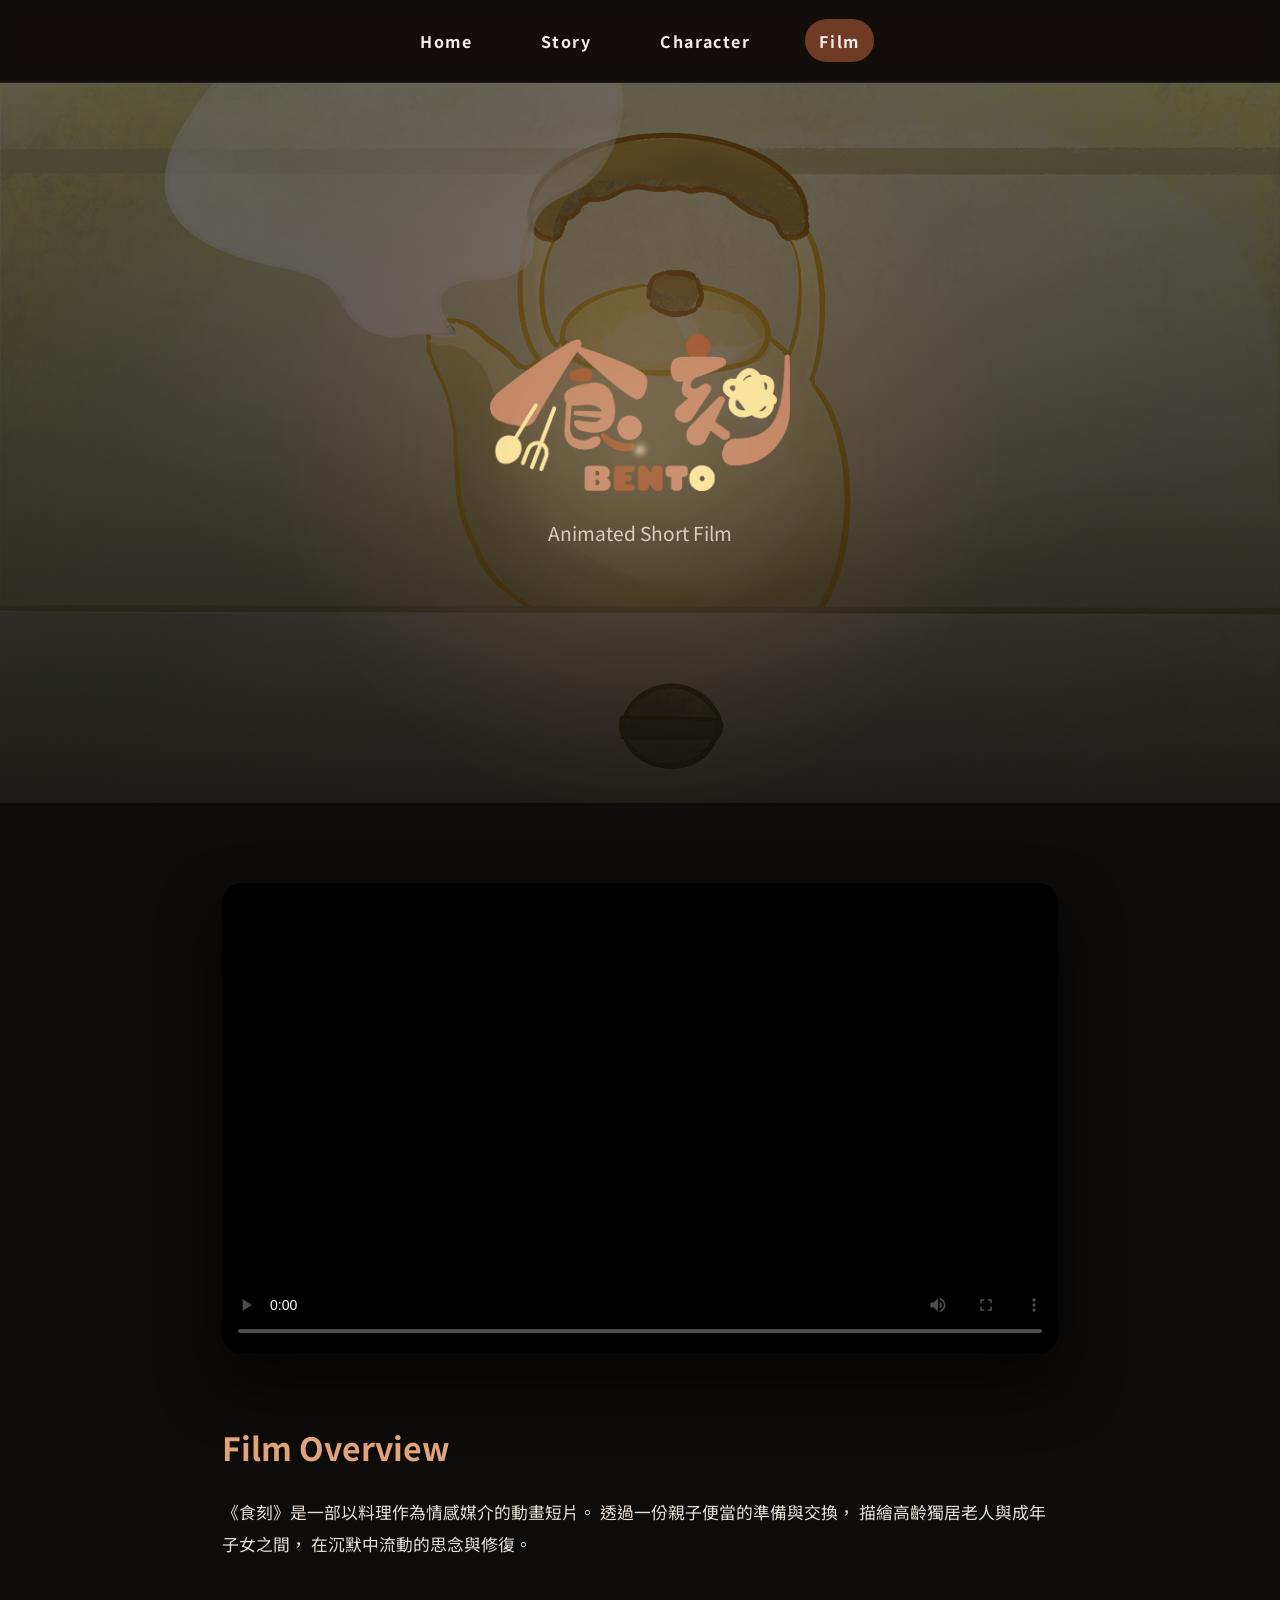
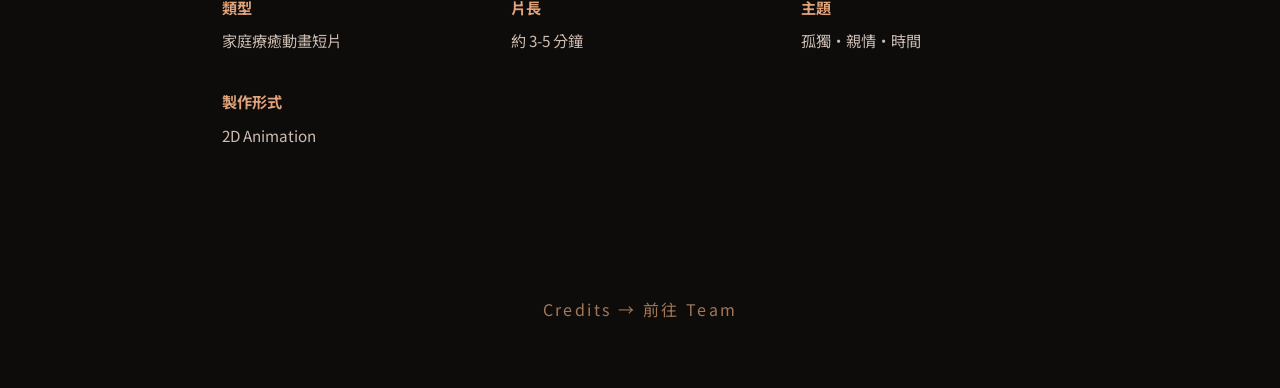
==== film.html @ cca3647d "Add files via upload" ====
<!DOCTYPE html>
<html lang="zh-Hant">
<head>
  <meta charset="UTF-8" />
  <meta name="viewport" content="width=device-width, initial-scale=1.0"/>
  <title>食刻｜Film</title>
  <link rel="icon" type="image/png" href="images/便當.png">

  <link rel="preconnect" href="https://fonts.googleapis.com">
  <link rel="preconnect" href="https://fonts.gstatic.com" crossorigin>
  <link href="https://fonts.googleapis.com/css2?family=Noto+Sans+TC:wght@300;400;700&display=swap" rel="stylesheet">

  <style>
    :root{
      --bg:#0e0c0a;
      --text:#f2ede8;
      --accent:#e0a37a;
      --accent2:#6f3b25;
    }

    * { box-sizing: border-box; margin: 0; padding: 0; }

    body {
      font-family: 'Noto Sans TC', sans-serif;
      background: var(--bg);
      color: var(--text);
      line-height: 1.9;
      cursor: none;
      overflow-x: hidden;
    }

    img { width: 100%; display: block; }

    /* 導覽列 */
    .nav {
      position: sticky;
      top: 0;
      z-index: 100;
      display: flex;
      justify-content: center;
      gap: 2.5rem;
      padding: 1.2rem 0;
      background: rgba(20, 16, 13, 0.85);
      backdrop-filter: blur(6px);
      border-bottom: 1px solid rgba(255,255,255,0.06);
    }

    .nav a {
      color: var(--text);
      font-weight: 700;
      letter-spacing: 0.1em;
      padding: 0.4rem 0.9rem;
      border-radius: 999px;
      transition: 0.3s;
      text-decoration: none;
      position: relative;
    }

    .nav a:hover,
    .nav a.active { background-color: var(--accent2); }

    /* hover：像燭光晃一下 */
    .nav a:hover{
      animation: navFlicker 0.9s infinite;
    }
    @keyframes navFlicker{
      0%{ filter: brightness(1); }
      25%{ filter: brightness(1.08); }
      55%{ filter: brightness(0.98); }
      100%{ filter: brightness(1.06); }
    }

    /* Hero */
    .film-hero {
      min-height: 80vh;
      display: flex;
      align-items: center;
      justify-content: center;
      text-align: center;
      background:
        linear-gradient(rgba(14,12,10,0.58), rgba(14,12,10,0.92)),
        url("images/photo7.PNG") center / cover no-repeat;
      padding: 4rem 2rem;
      position: relative;
      overflow: hidden;
    }

    /* 微呼吸感 */
    .film-hero::after{
      content:"";
      position:absolute;
      inset:0;
      background: radial-gradient(900px 600px at 50% 35%, rgba(255,190,120,0.10), transparent 60%);
      animation: breathe 6.8s ease-in-out infinite;
      pointer-events:none;
    }
    @keyframes breathe{
      0%,100%{ opacity: .8; }
      50%{ opacity: 1; }
    }

    .film-hero h1 {
      font-size: 3.2rem;
      letter-spacing: 0.25em;
      margin-bottom: 1.5rem;
    }

    .film-hero p {
      font-size: 1.2rem;
      color: #d6c7bb;
    }

    .film-hero > div{
      position: relative;
      z-index: 2;
    }

    /* 內容區 */
    .film-section {
      max-width: 900px;
      margin: auto;
      padding: 5rem 2rem;
      display: flex;
      flex-direction: column;
      gap: 4rem;
    }

    /* 影片框 */
    .film-frame {
      position: relative;
      background: #000;
      aspect-ratio: 16 / 9;
      border-radius: 20px;
      overflow: hidden;
      box-shadow: 0 30px 60px rgba(0,0,0,0.6);
      transform: translateZ(0);
    }

    .film-frame video {
      width: 100%;
      height: 100%;
      object-fit: cover;
      display:block;
    }

    /* 影片框 hover：微微燭光感 */
    .film-frame::after{
      content:"";
      position:absolute;
      inset:-30%;
      background: radial-gradient(circle at 30% 30%, rgba(255,210,140,0.18), transparent 60%);
      filter: blur(14px);
      opacity: 0;
      transition: opacity .25s ease;
      pointer-events:none;
      mix-blend-mode: screen;
    }
    .film-frame:hover::after{
      opacity: 1;
      animation: flicker 0.95s infinite;
    }
    @keyframes flicker{
      0%{ transform: translate(0,0) scale(1); opacity:.55; }
      25%{ transform: translate(8px,-5px) scale(1.02); opacity:.40; }
      55%{ transform: translate(-6px,4px) scale(1.01); opacity:.62; }
      100%{ transform: translate(3px,7px) scale(1.03); opacity:.45; }
    }

    /* 資訊文字 */
    .film-info h2 {
      font-size: 2rem;
      color: var(--accent);
      margin-bottom: 1.2rem;
    }

    .film-info p { font-size: 1.05rem; color: #e6ded7; }

    .film-meta {
      display: grid;
      grid-template-columns: repeat(auto-fit, minmax(200px, 1fr));
      gap: 2rem;
      margin-top: 2rem;
      font-size: 0.95rem;
      color: #cbbdb3;
    }

    .film-meta span {
      display: block;
      font-weight: 700;
      color: var(--accent);
      margin-bottom: 0.3rem;
    }

    /* 淡入動畫 */
    .fade-up {
      opacity: 0;
      transform: translateY(40px);
      transition: opacity 1.1s ease, transform 1.1s ease;
    }

    .fade-up.show {
      opacity: 1;
      transform: translateY(0);
    }

    /* 光暈 */
    #light{
      position: fixed;
      left:0; top:0;
      width: 720px;
      height: 720px;
      border-radius: 50%;
      transform: translate(-50%, -50%);
      pointer-events: none;
      z-index: 200;
      background: radial-gradient(circle, rgba(255,206,145,0.22), rgba(255,140,60,0.08) 35%, rgba(0,0,0,0) 72%);
      mix-blend-mode: screen;
      opacity: .95;
      filter: blur(2px);
    }
    #light::after{
      content:"";
      position:absolute;
      left:50%; top:50%;
      width: 18px; height: 18px;
      transform: translate(-50%, -50%);
      border-radius: 50%;
      background: radial-gradient(circle, rgba(255,255,255,0.85), rgba(255,190,120,0.35), transparent 70%);
    }

    /* RWD */
    @media (max-width: 768px) {
      body{ cursor:auto; }
      #light{ display:none; }
      .film-hero h1 { font-size: 2.2rem; }
    }

    @media (prefers-reduced-motion: reduce){
      *{ animation:none !important; transition:none !important; }
      body{ cursor:auto; }
      #light{ display:none; }
    }
  </style>
</head>

<body>
  <nav class="nav">
    <a href="index.html">Home</a>
    <a href="story-about.html">Story</a>
    <a href="character.html">Character</a>
    <a href="film.html" class="active">Film</a>
  </nav>

  <section class="film-hero fade-up">
    <div>
      <h1><img src="images/BENTO WORD.png" style="width: 100%; max-width: 300px; height: auto;" alt="食刻"></h1>
      <p>Animated Short Film</p>
    </div>
  </section>

  <section class="film-section">
    <div class="film-frame fade-up">
      <video
        src="images/FLIM_nosing.mp4"
        controls
        preload="metadata"
        poster="images/poster.jpg"
      ></video>
    </div>

    <div class="film-info fade-up">
      <h2>Film Overview</h2>
      <p>
        《食刻》是一部以料理作為情感媒介的動畫短片。
        透過一份親子便當的準備與交換，
        描繪高齡獨居老人與成年子女之間，
        在沉默中流動的思念與修復。
      </p>

      <div class="film-meta">
        <div><span>類型</span>家庭療癒動畫短片</div>
        <div><span>片長</span>約 3-5 分鐘</div>
        <div><span>主題</span>孤獨・親情・時間</div>
        <div><span>製作形式</span>2D Animation</div>
      </div>
    </div>
  </section>

<div style="text-align:center; padding:4rem 1rem; opacity:.7;">
  <a href="team.html" style="color:#e0a37a; letter-spacing:.15em; text-decoration:none;">
    Credits → 前往 Team
  </a>
</div>
  <div id="light" aria-hidden="true"></div>

  <script>
    // 滾動淡入
    const fadeElements = document.querySelectorAll('.fade-up');
    const observer = new IntersectionObserver(
      entries => {
        entries.forEach(entry => {
          if (entry.isIntersecting) entry.target.classList.add('show');
        });
      },
      { threshold: 0.2 }
    );
    fadeElements.forEach(el => observer.observe(el));

    // 光暈：滑順跟隨
    const light = document.getElementById("light");
    let mx = window.innerWidth * 0.5, my = window.innerHeight * 0.5;
    let lx = mx, ly = my;
    const lerp = (a, b, t) => a + (b - a) * t;

    window.addEventListener("mousemove", (e) => {
      mx = e.clientX;
      my = e.clientY;
    });

    function tick(){
      lx = lerp(lx, mx, 0.13);
      ly = lerp(ly, my, 0.13);
      light.style.left = lx + "px";
      light.style.top = ly + "px";
      requestAnimationFrame(tick);
    }
    tick();
  </script>
</body>
</html>
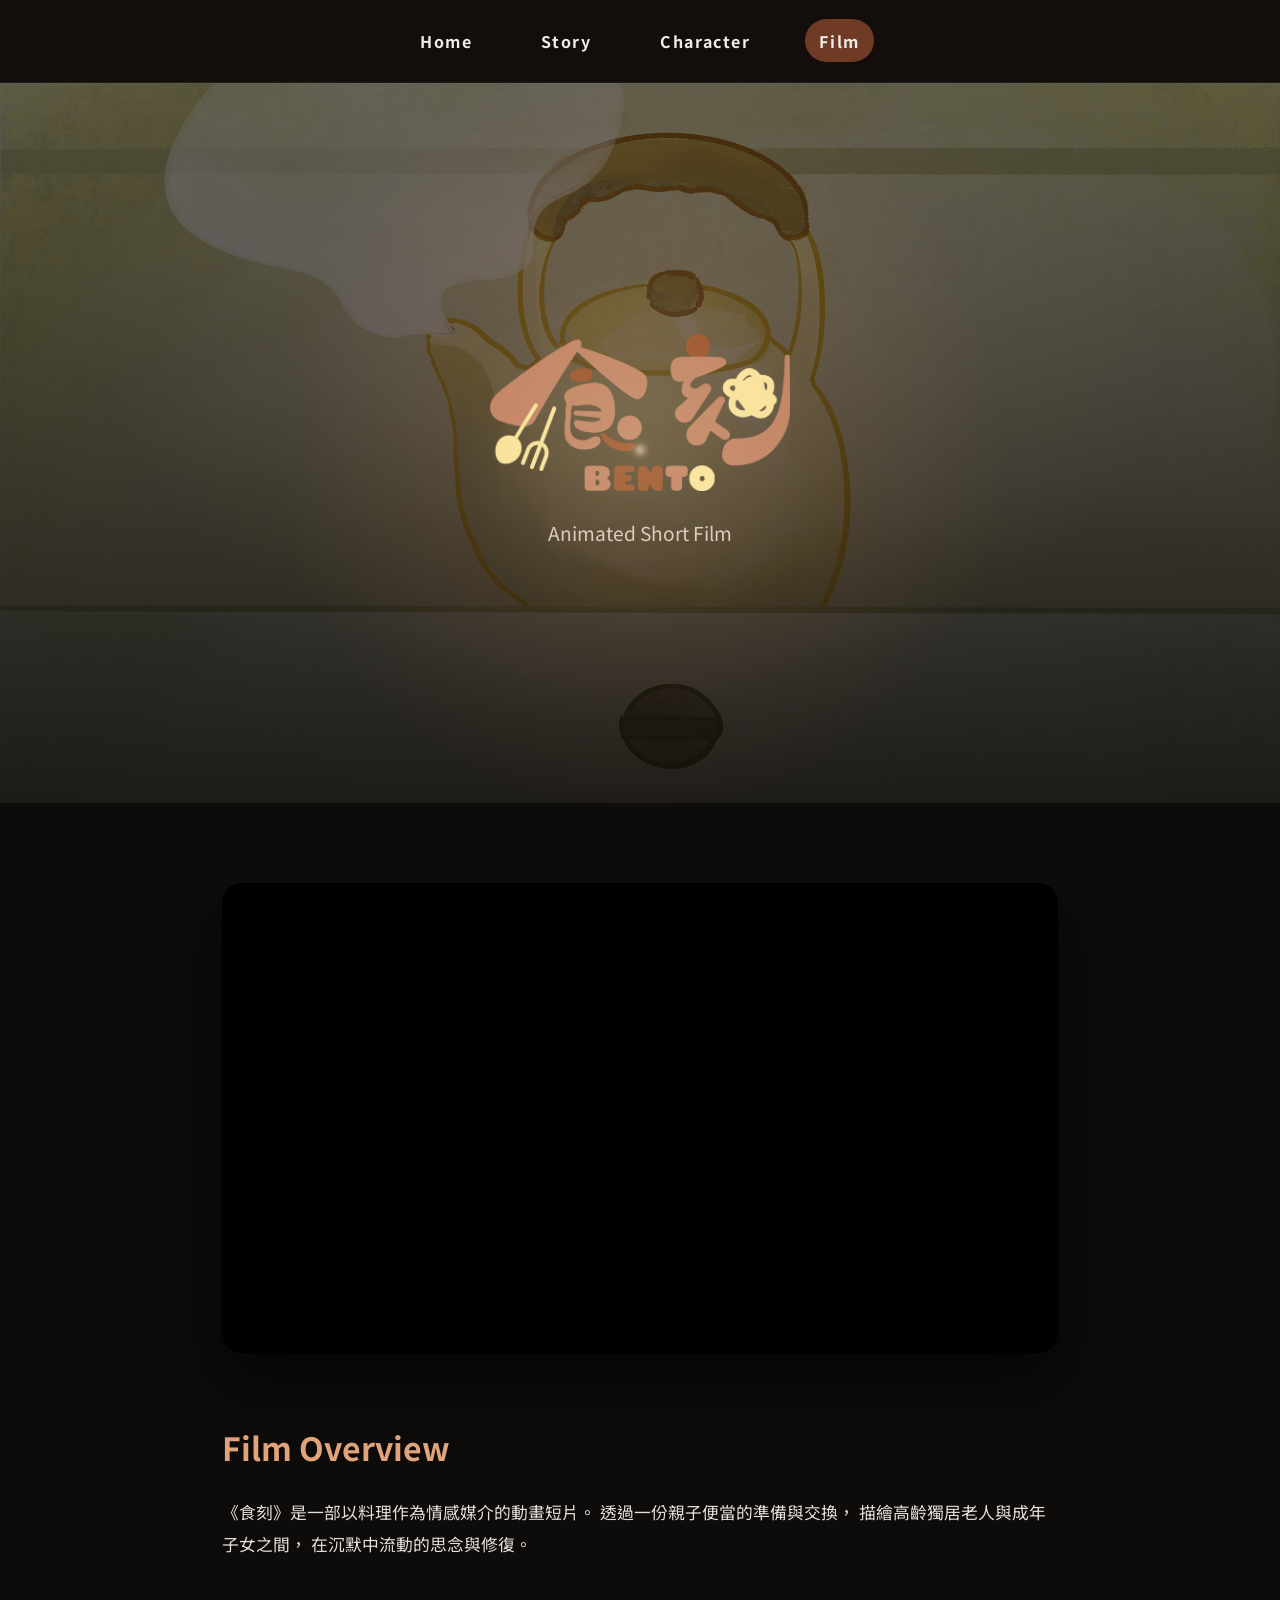
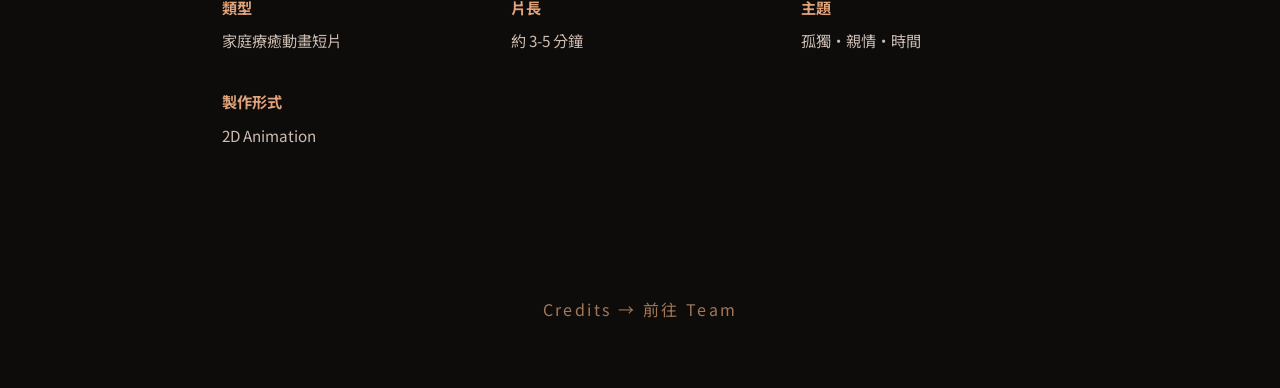
==== commit 0712b922: "Add files via upload" ====
--- a/film.html
+++ b/film.html
@@ -59,7 +59,6 @@
     .nav a:hover,
     .nav a.active { background-color: var(--accent2); }
 
-    /* hover：像燭光晃一下 */
     .nav a:hover{
       animation: navFlicker 0.9s infinite;
     }
@@ -85,7 +84,6 @@
       overflow: hidden;
     }
 
-    /* 微呼吸感 */
     .film-hero::after{
       content:"";
       position:absolute;
@@ -125,7 +123,7 @@
       gap: 4rem;
     }
 
-    /* 影片框 */
+    /* 影片框修正：對應 iframe 並填滿容器 */
     .film-frame {
       position: relative;
       background: #000;
@@ -136,14 +134,13 @@
       transform: translateZ(0);
     }
 
-    .film-frame video {
+    .film-frame iframe {
       width: 100%;
       height: 100%;
-      object-fit: cover;
-      display:block;
-    }
-
-    /* 影片框 hover：微微燭光感 */
+      border: none;
+      display: block;
+    }
+
     .film-frame::after{
       content:"";
       position:absolute;
@@ -191,7 +188,6 @@
       margin-bottom: 0.3rem;
     }
 
-    /* 淡入動畫 */
     .fade-up {
       opacity: 0;
       transform: translateY(40px);
@@ -203,7 +199,6 @@
       transform: translateY(0);
     }
 
-    /* 光暈 */
     #light{
       position: fixed;
       left:0; top:0;
@@ -228,7 +223,6 @@
       background: radial-gradient(circle, rgba(255,255,255,0.85), rgba(255,190,120,0.35), transparent 70%);
     }
 
-    /* RWD */
     @media (max-width: 768px) {
       body{ cursor:auto; }
       #light{ display:none; }
@@ -260,12 +254,7 @@
 
   <section class="film-section">
     <div class="film-frame fade-up">
-      <video
-        src="images/FLIM_nosing.mp4"
-        controls
-        preload="metadata"
-        poster="images/poster.jpg"
-      ></video>
+      <iframe src="https://www.youtube.com/embed/62A6sVSI3u4?si=o3-K5OKo-Cff8gTp" title="YouTube video player" allow="accelerometer; autoplay; clipboard-write; encrypted-media; gyroscope; picture-in-picture; web-share" referrerpolicy="strict-origin-when-cross-origin" allowfullscreen></iframe>
     </div>
 
     <div class="film-info fade-up">
@@ -286,15 +275,14 @@
     </div>
   </section>
 
-<div style="text-align:center; padding:4rem 1rem; opacity:.7;">
-  <a href="team.html" style="color:#e0a37a; letter-spacing:.15em; text-decoration:none;">
-    Credits → 前往 Team
-  </a>
-</div>
+  <div style="text-align:center; padding:4rem 1rem; opacity:.7;">
+    <a href="team.html" style="color:#e0a37a; letter-spacing:.15em; text-decoration:none;">
+      Credits → 前往 Team
+    </a>
+  </div>
   <div id="light" aria-hidden="true"></div>
 
   <script>
-    // 滾動淡入
     const fadeElements = document.querySelectorAll('.fade-up');
     const observer = new IntersectionObserver(
       entries => {
@@ -306,7 +294,6 @@
     );
     fadeElements.forEach(el => observer.observe(el));
 
-    // 光暈：滑順跟隨
     const light = document.getElementById("light");
     let mx = window.innerWidth * 0.5, my = window.innerHeight * 0.5;
     let lx = mx, ly = my;
@@ -327,4 +314,4 @@
     tick();
   </script>
 </body>
-</html>
+</html>
